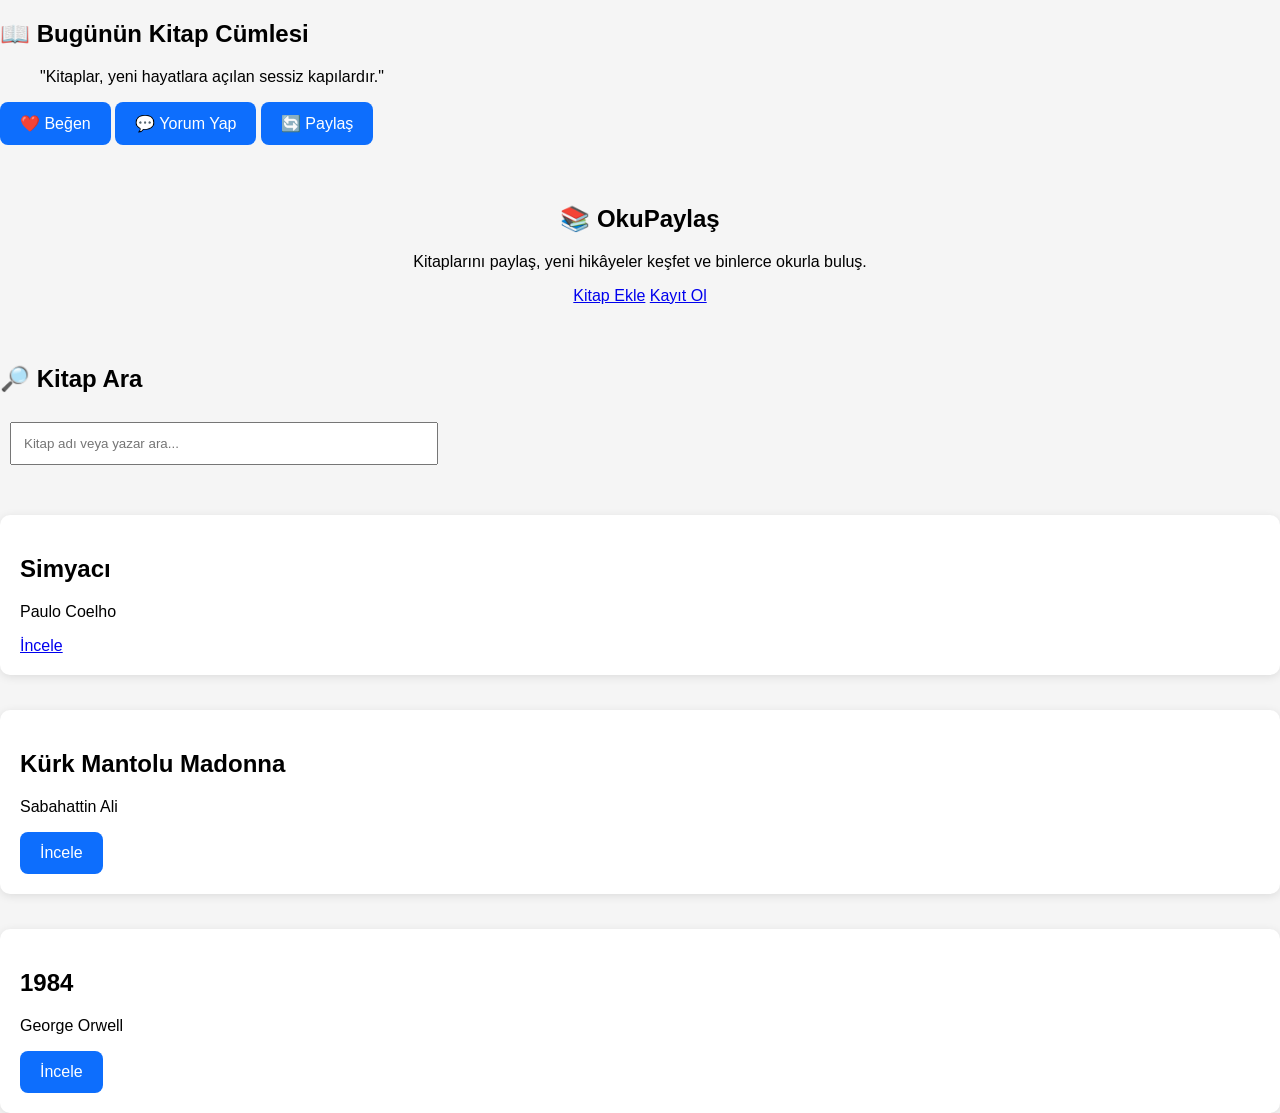
==== index.html @ d0a2c6be "Add event listeners for like, comment, and share buttons" ====
<!DOCTYPE html>
<html>
<head>
    <link rel="stylesheet" href="style.css">
</head>
<body>
<section class="quote">
    <h2>📖 Bugünün Kitap Cümlesi</h2>
    <blockquote>
        "Kitaplar, yeni hayatlara açılan sessiz kapılardır."
    </blockquote>

   <div class="quote-buttons">
  <button onclick="this.innerHTML='❤️ Beğenildi'">❤️ Beğen</button>
  <button onclick="this.innerHTML='💬 Yorum Açıldı'">💬 Yorum Yap</button>
  <button onclick="this.innerHTML='🔄 Paylaşıldı'">🔄 Paylaş</button>
   </div>
</section>
<section class="hero">
  <h1>📚 OkuPaylaş</h1>
  <p>Kitaplarını paylaş, yeni hikâyeler keşfet ve binlerce okurla buluş.</p>

  <div class="hero-buttons">
    <a href="kitap-ekle.html" class="btn">Kitap Ekle</a>
<a href="kayit.html" class="btn btn-outline">Kayıt Ol</a>
  </div>
</section> 
    <section class="book-search">
    <h2>🔎 Kitap Ara</h2>
    <input type="text" id="bookSearch" placeholder="Kitap adı veya yazar ara...">
</section>
<div class="books">

  <div class="card">
    <h2>Simyacı</h2>
    <p>Paulo Coelho</p>
    <a href="simyaci.html" class="btn">İncele</a>
  </div>

  <div class="card">
    <h2>Kürk Mantolu Madonna</h2>
    <p>Sabahattin Ali</p>
    <button>İncele</button>
  </div>

  <div class="card">
    <h2>1984</h2>
    <p>George Orwell</p>
    <button>İncele</button>
  </div>

</div>
    <script>
const searchInput = document.getElementById("bookSearch");
const books = document.querySelectorAll(".card");

searchInput.addEventListener("input", function () {
    const searchText = this.value.toLowerCase();

    books.forEach(function (book) {
        const title = book.querySelector("h2").textContent.toLowerCase();
        const author = book.querySelector("p").textContent.toLowerCase();

        if (title.includes(searchText) || author.includes(searchText)) {
            book.style.display = "block";
        } else {
            book.style.display = "none";
        }
    });
});
 books.forEach(function(book) {
    const button = book.querySelector("button");

    button.addEventListener("click", function() {
        const title = book.querySelector("h2").textContent;
        const author = book.querySelector("p").textContent;

        alert(
            "Kitap: " + title +
            "\nYazar: " + author +
            "\n\nKitap detayları yakında burada olacak."
        );
    });
});       
</script>
   <script>
  document.querySelector('.btn-like')?.addEventListener('click', function() {
    this.innerHTML = '❤️ Beğenildi';
  });

  document.querySelector('.btn-comment')?.addEventListener('click', function() {
    this.innerHTML = '💬 Yorum Açıldı';
  });

  document.querySelector('.btn-share')?.addEventListener('click', function() {
    this.innerHTML = '🔄 Paylaşıldı';
  });
   </script>
    
</body>
</html>
---- style.css ----
body {
    font-family: Arial, sans-serif;
    background: #f5f5f5;
    margin: 0;
}
.book-card button {
    background: #198754;
    color: white;
    border: none;
    padding: 10px 15px;
    border-radius: 6px;
    cursor: pointer;
}
header{
    background:#2e7d32;
    color:white;
    text-align:center;
    padding:20px;
}

main{
    max-width:800px;
    margin:auto;
    padding:20px;
}

.card{
    background:white;
    padding:20px;
    border-radius:10px;
    margin-top:20px;
    box-shadow:0 2px 10px rgba(0,0,0,.1);
}

button{
    background:#2e7d32;
    color:white;
    border:none;
    padding:12px 20px;
    border-radius:8px;
    font-size:16px;
}
body{
    margin:0;
}
header{
background:#0d6efd;
color:white;
padding:25px;
text-align:center;
}

header h1{
margin:0;
}
.hero{
    text-align:center;
    padding:40px;
}

input{
    width:80%;
    max-width:400px;
    padding:12px;
    margin:10px;
}
/* MOBİL GÖRÜNÜM */
@media (max-width:600px){

    header{
        padding:18px 10px;
    }

    header h1{
        font-size:24px;
    }

    .hero{
        padding:25px 15px;
    }

    .hero h2{
        font-size:22px;
    }

    .hero p{
        font-size:15px;
    }

    input{
        width:90%;
        box-sizing:border-box;
    }

    button{
        width:90%;
        margin-top:8px;
    }
}
button{
    background:#0d6efd;
    color:white;
    border:none;
    padding:12px 20px;
    border-radius:8px;
    cursor:pointer;
}
.books{
    display:grid;
    grid-template-columns:1fr;
    gap:15px;
    margin-top:20px;
}
/* Bugünün Kitap Cümlesi */
.goute {
    background: white;
    padding: 22px 16px;
    margin-bottom: 20px;
    border-radius: 0 0 16px 16px;
    box-shadow: 0 3px 12px rgba(0, 0, 0, 0.08);
    text-align: center;
}

.goute h2 {
    margin-bottom: 12px;
    font-size: 20px;
}

.goute p {
    font-size: 15px;
    line-height: 1.6;
    color: #444;
}

.goute button {
    margin: 5px 3px;
    border-radius: 8px;
    padding: 9px 14px;
}
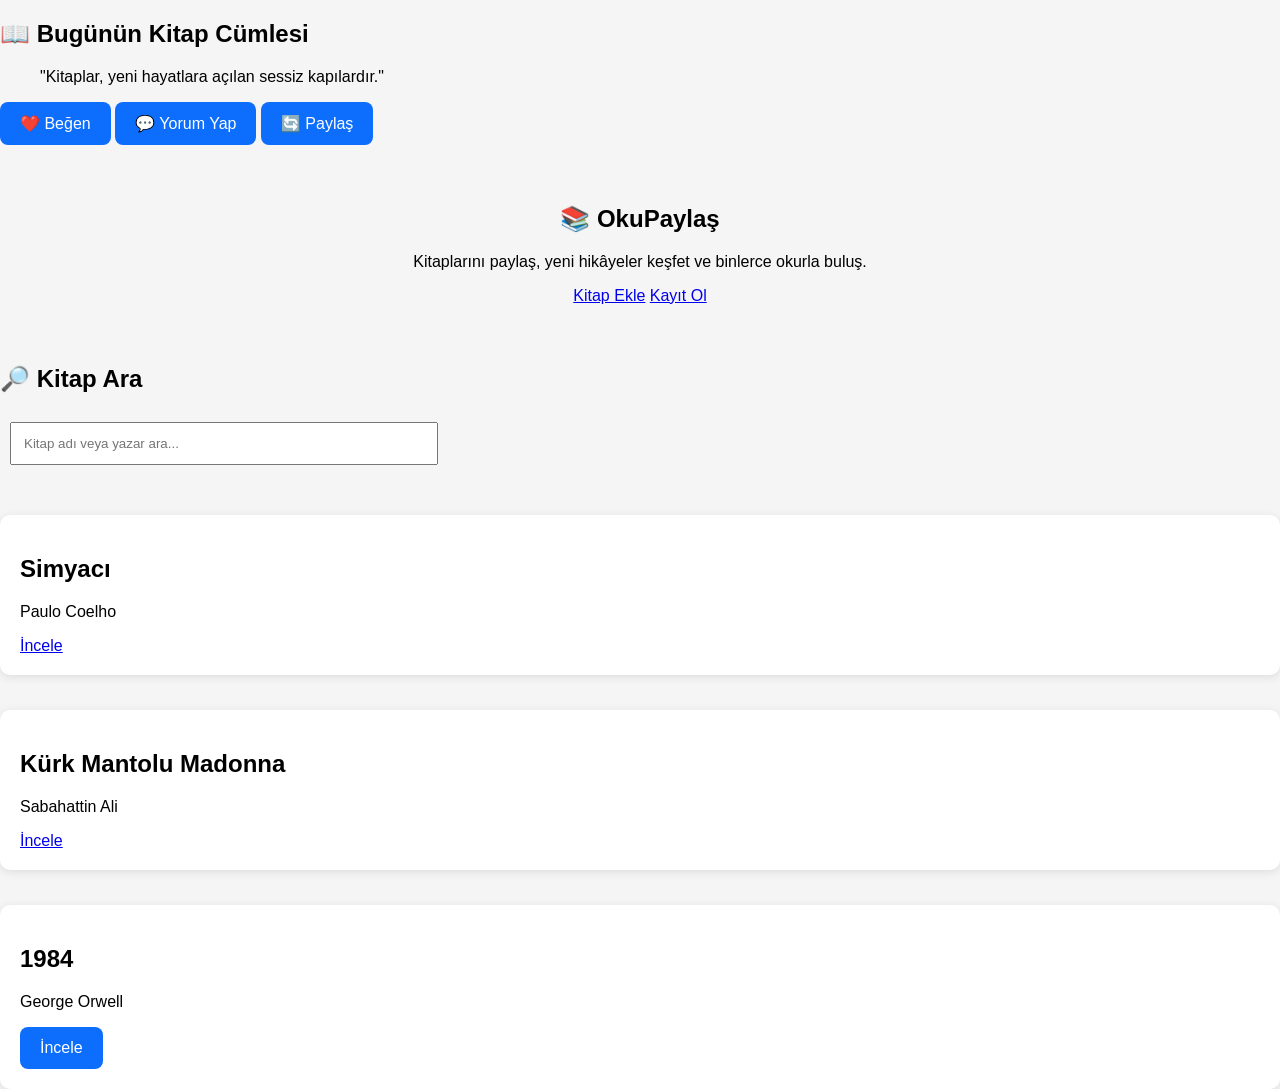
==== commit 5698787e: "Replace button with link for 'İncele' action" ====
--- a/index.html
+++ b/index.html
@@ -40,7 +40,7 @@
   <div class="card">
     <h2>Kürk Mantolu Madonna</h2>
     <p>Sabahattin Ali</p>
-    <button>İncele</button>
+    <a href="kurk-mantolu-madonna.html" class="btn">İncele</a>
   </div>
 
   <div class="card">
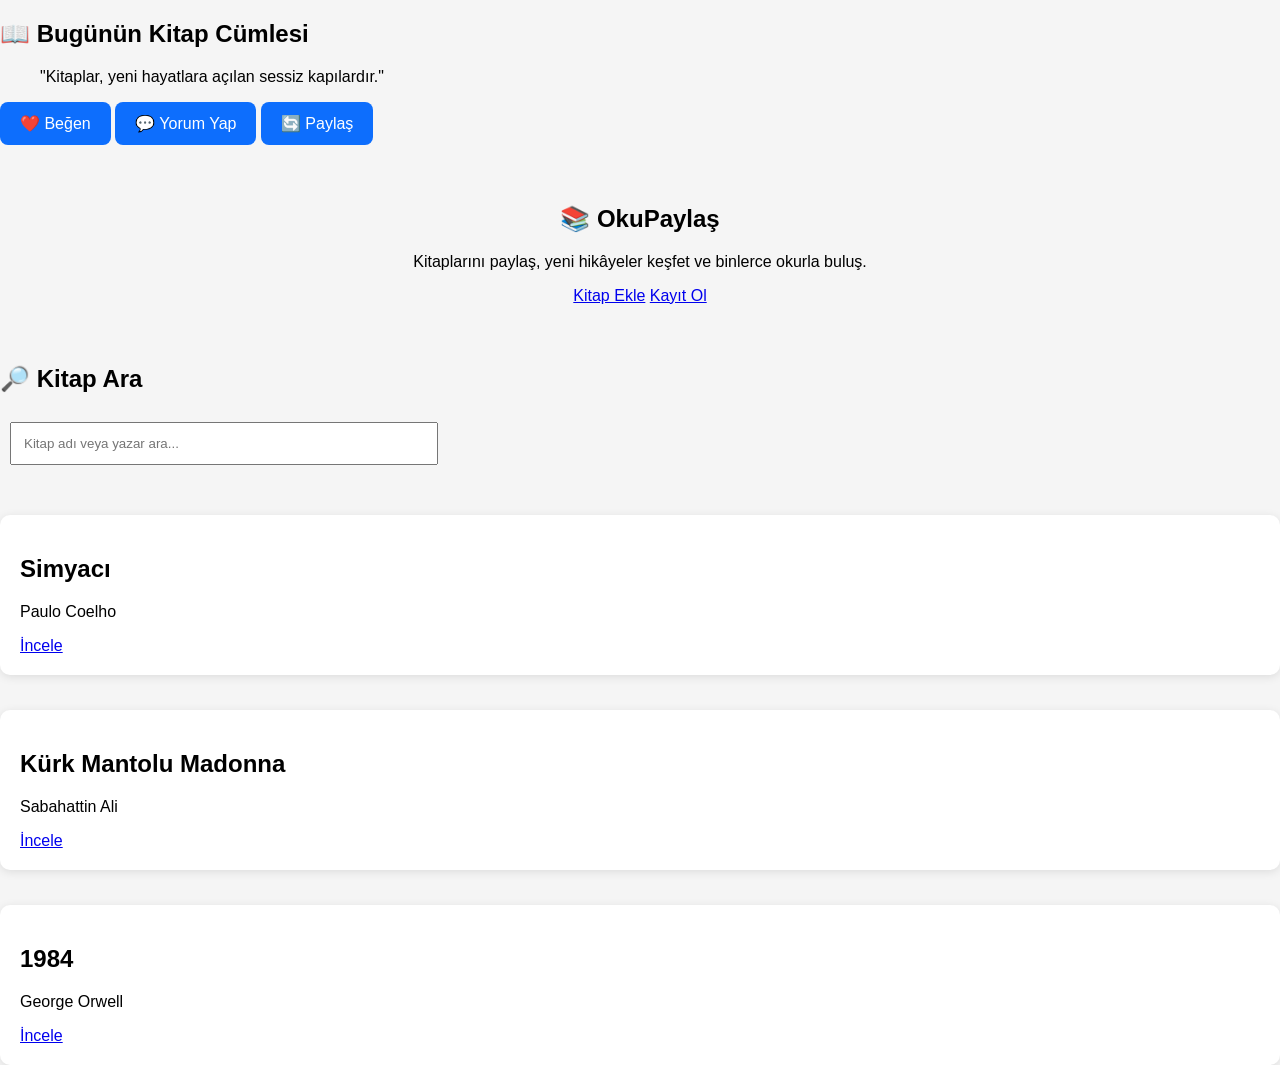
==== commit 6d8d1bc3: "Update index.html" ====
--- a/index.html
+++ b/index.html
@@ -46,7 +46,7 @@
   <div class="card">
     <h2>1984</h2>
     <p>George Orwell</p>
-    <button>İncele</button>
+    <a href="1984.html" class="btn">İncele</a>
   </div>
 
 </div>
@@ -74,7 +74,7 @@
     button.addEventListener("click", function() {
         const title = book.querySelector("h2").textContent;
         const author = book.querySelector("p").textContent;
-
+        alert("Kitap İncele\n\nKitap: " + title + "\nYazar: " + author);
         alert(
             "Kitap: " + title +
             "\nYazar: " + author +
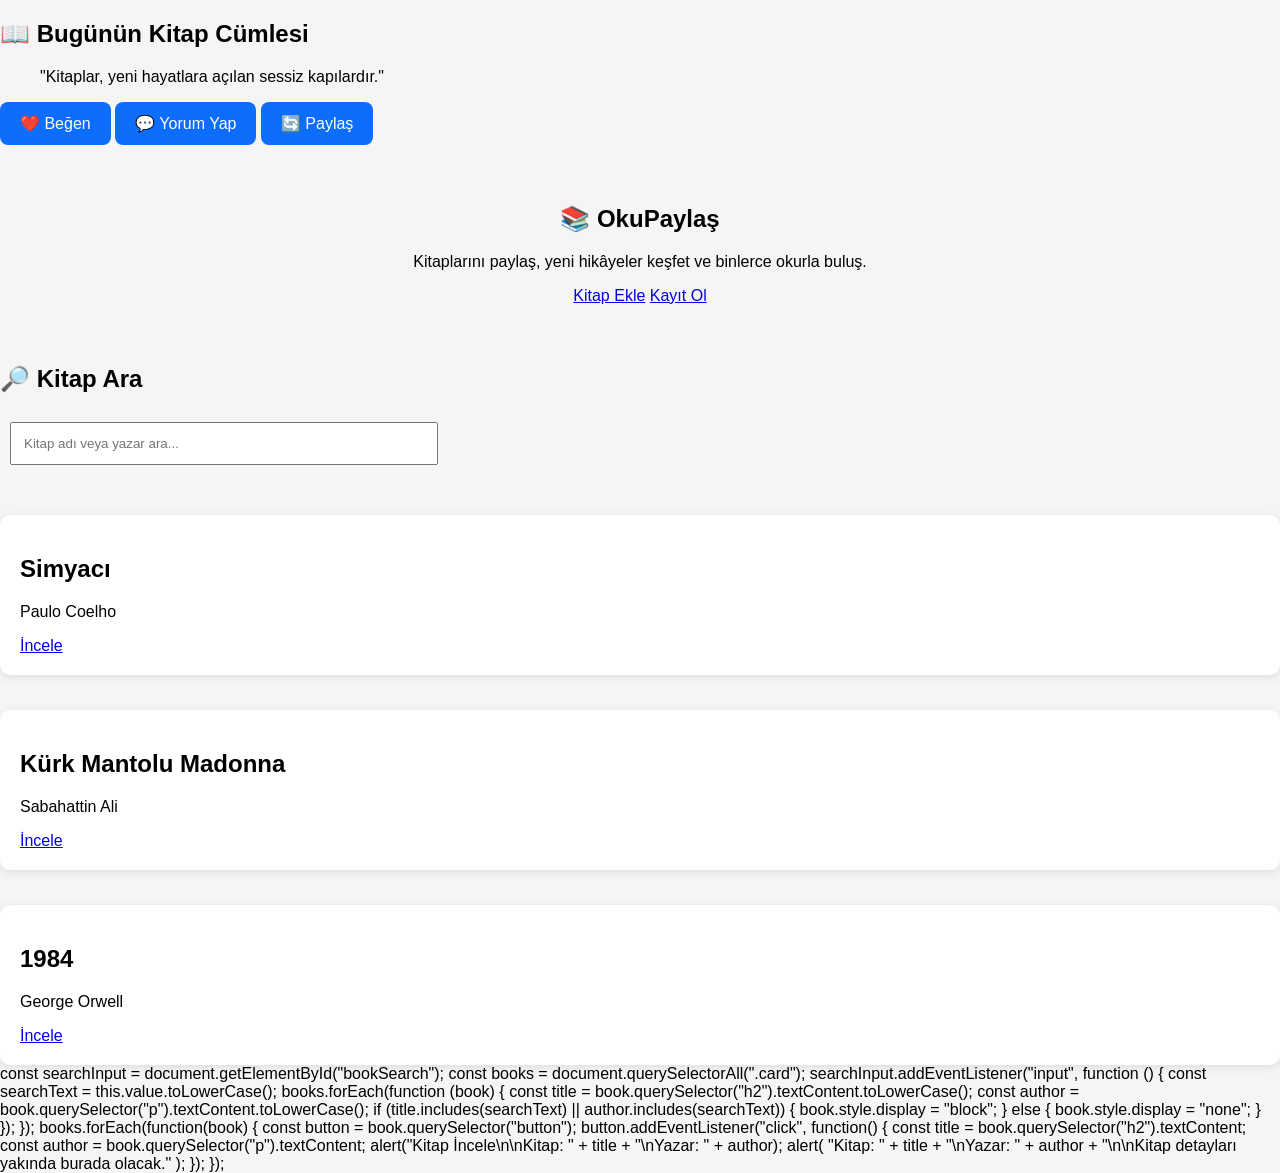
==== commit 1861d3b8: "Implement book search functionality Added a search feature to filter books by title or author." ====
--- a/index.html
+++ b/index.html
@@ -51,6 +51,25 @@
 
 </div>
     <script>
+  const searchInput = document.getElementById("bookSearch");
+  const books = document.querySelectorAll(".card");
+
+  searchInput.addEventListener("input", function() {
+    const searchText = this.value.toLowerCase().trim();
+
+    books.forEach(function(book) {
+      const title = book.querySelector("h2").textContent.toLowerCase();
+      const author = book.querySelector("p").textContent.toLowerCase();
+
+      if (title.includes(searchText) || author.includes(searchText)) {
+        book.style.display = "block";
+      } else {
+        book.style.display = "none";
+      }
+    });
+  });
+</script>
+
 const searchInput = document.getElementById("bookSearch");
 const books = document.querySelectorAll(".card");
 
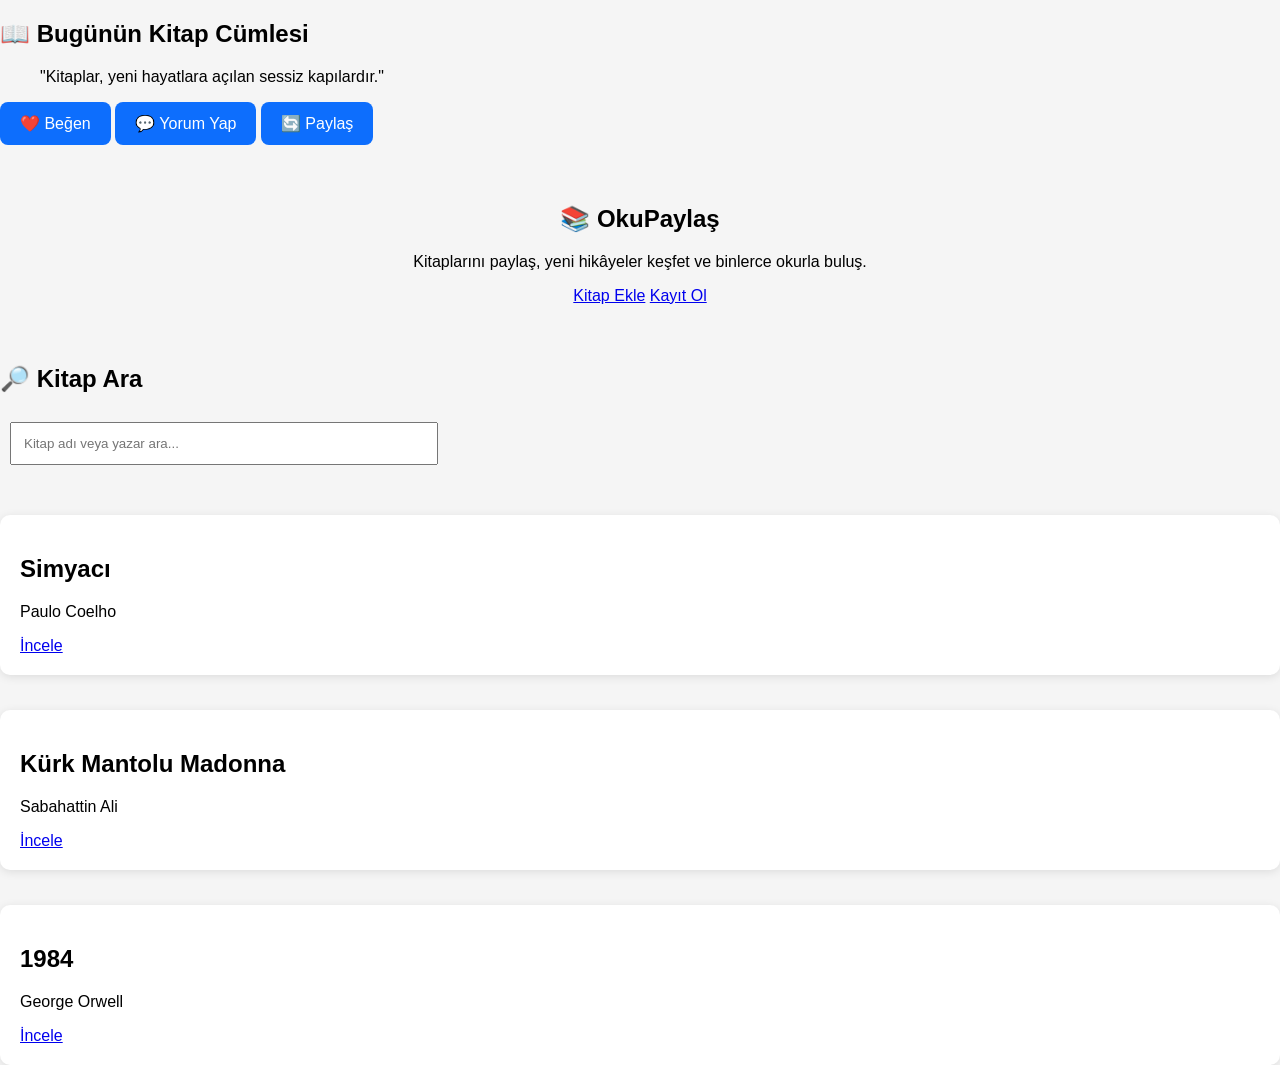
==== commit dd106b3e: "Fix HTML by removing extra closing script tag Removed unnecessary closing script tag." ====
--- a/index.html
+++ b/index.html
@@ -68,8 +68,6 @@
       }
     });
   });
-</script>
-
 const searchInput = document.getElementById("bookSearch");
 const books = document.querySelectorAll(".card");
 
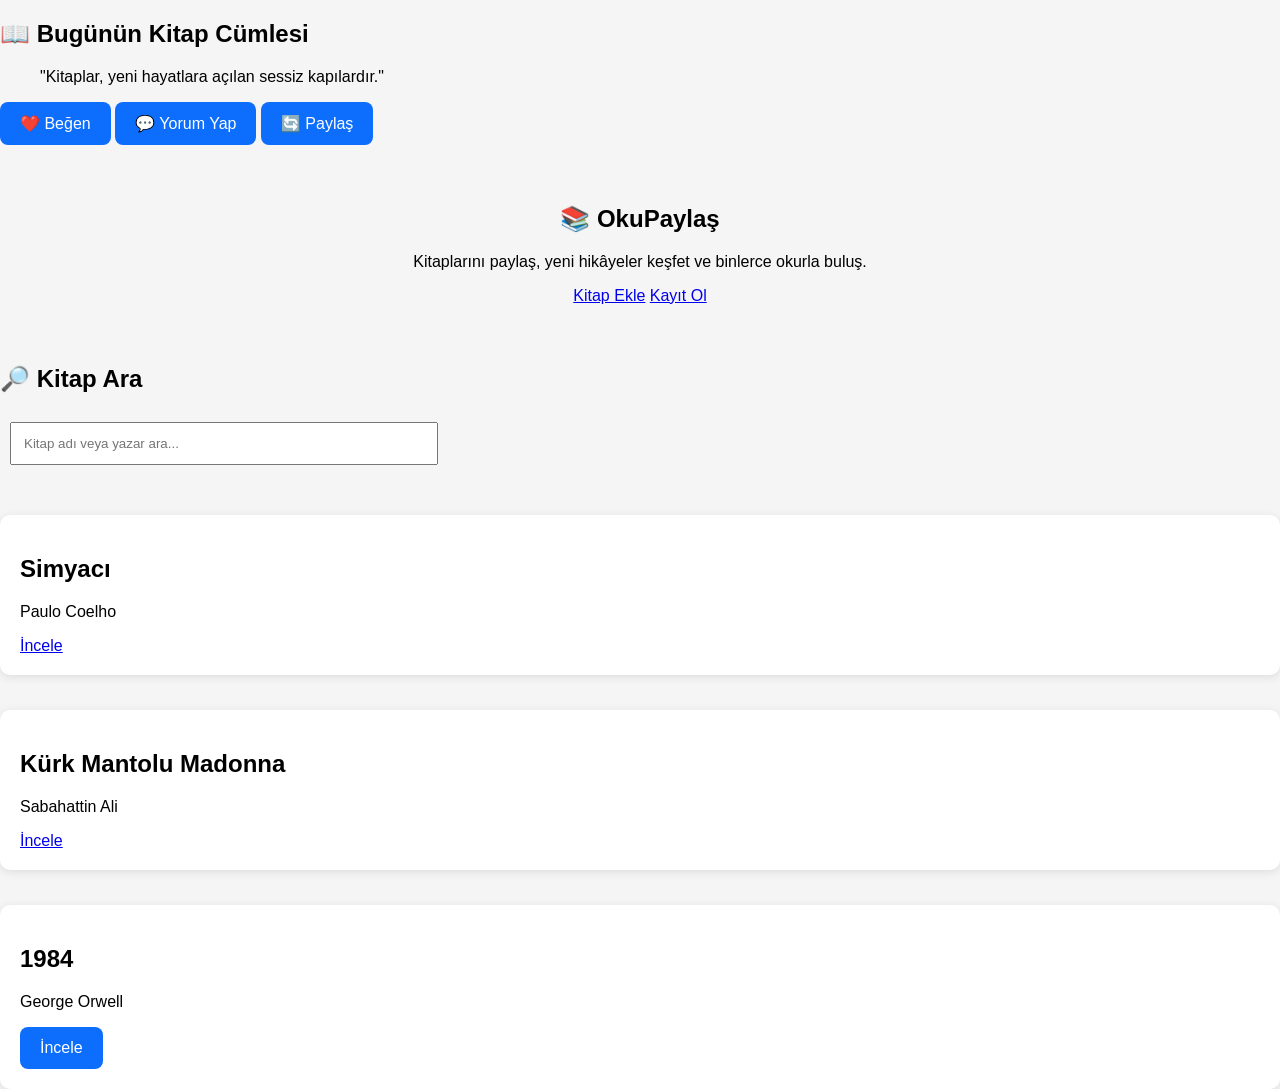
==== commit 41245a22: "Update index.html" ====
--- a/index.html
+++ b/index.html
@@ -42,11 +42,14 @@
     <p>Sabahattin Ali</p>
     <a href="kurk-mantolu-madonna.html" class="btn">İncele</a>
   </div>
-
-  <div class="card">
-    <h2>1984</h2>
-    <p>George Orwell</p>
-    <a href="1984.html" class="btn">İncele</a>
+<div class="card">
+<h2>1984</h2>
+<p>George Orwell</p>
+<button class="btn" onclick="detayAc(this)">İncele</button>
+<div class="detay" style="display: none; margin-top: 10px;">
+Kitap Özeti: Totaliter bir rejim altında insan psikolojisini ve kontrol mekanizmalarını inceleyen distopik bir roman.
+</div>
+</div>
   </div>
 
 </div>
